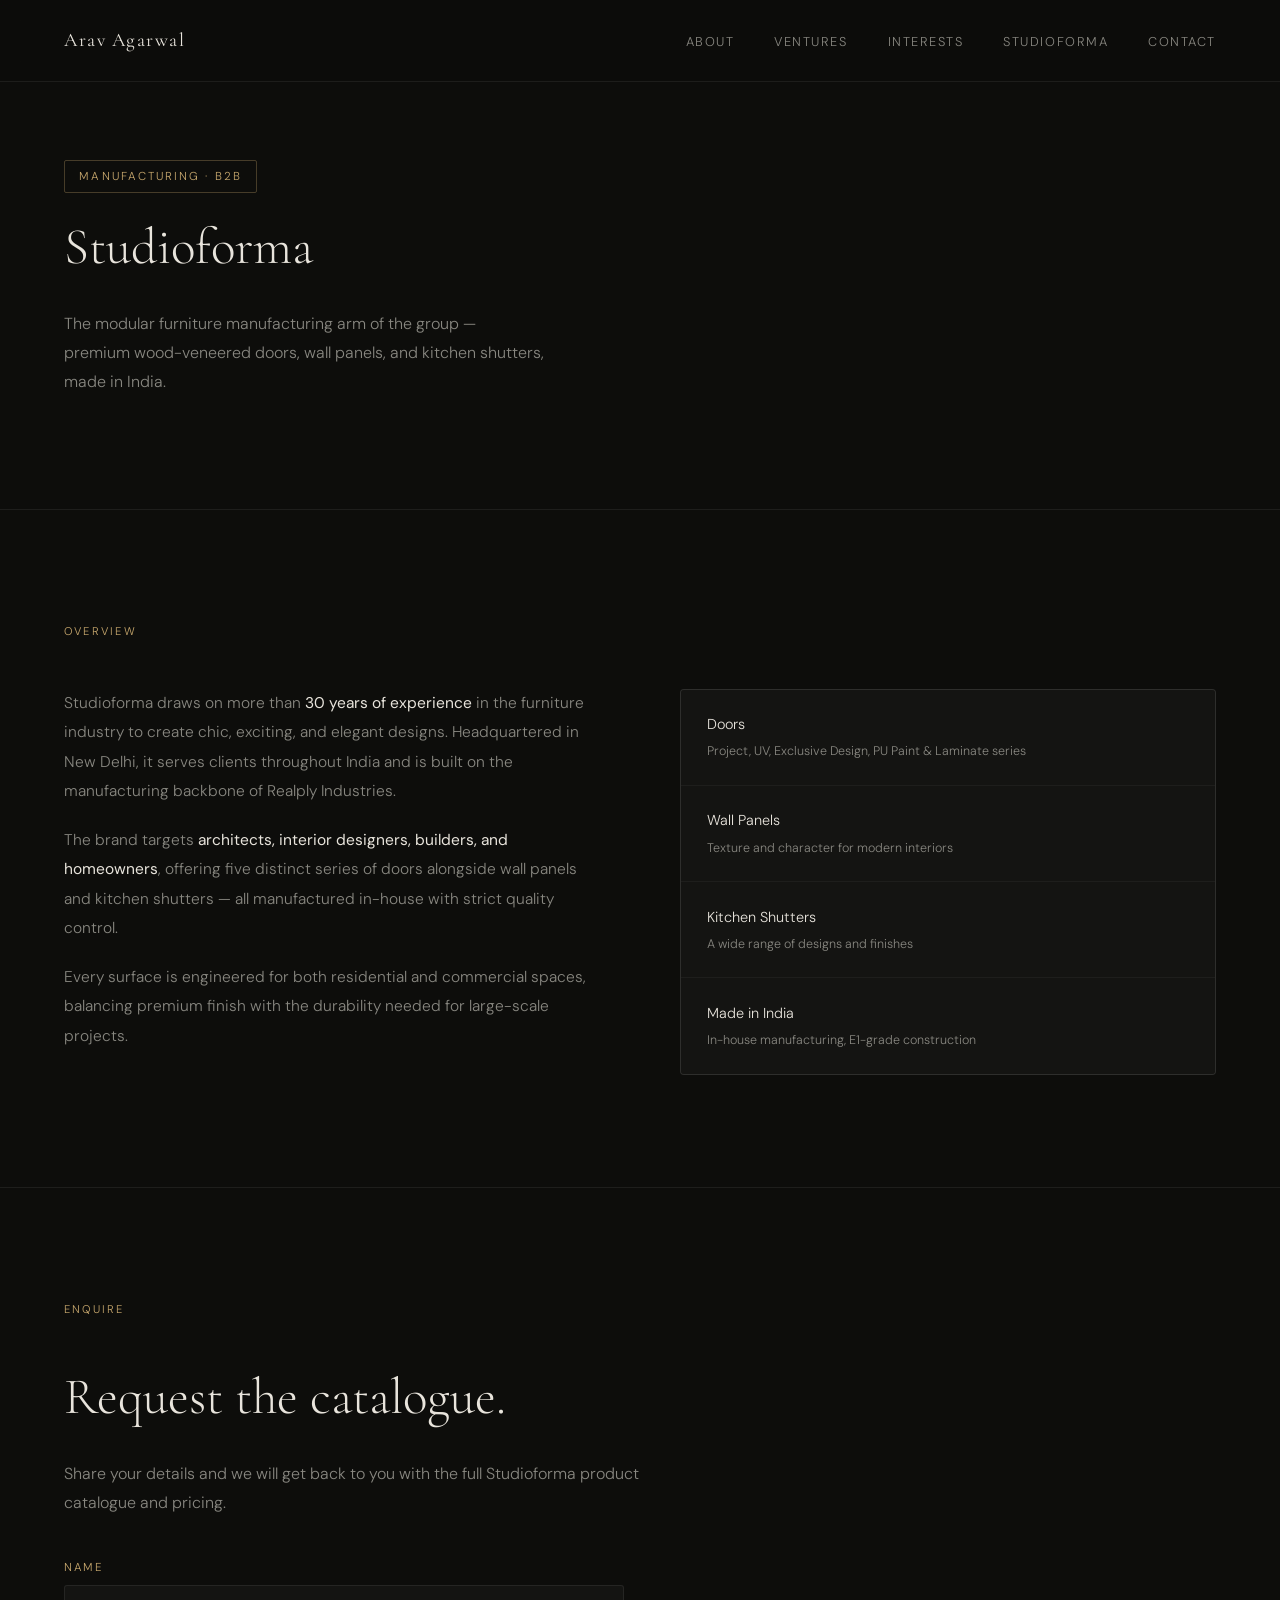
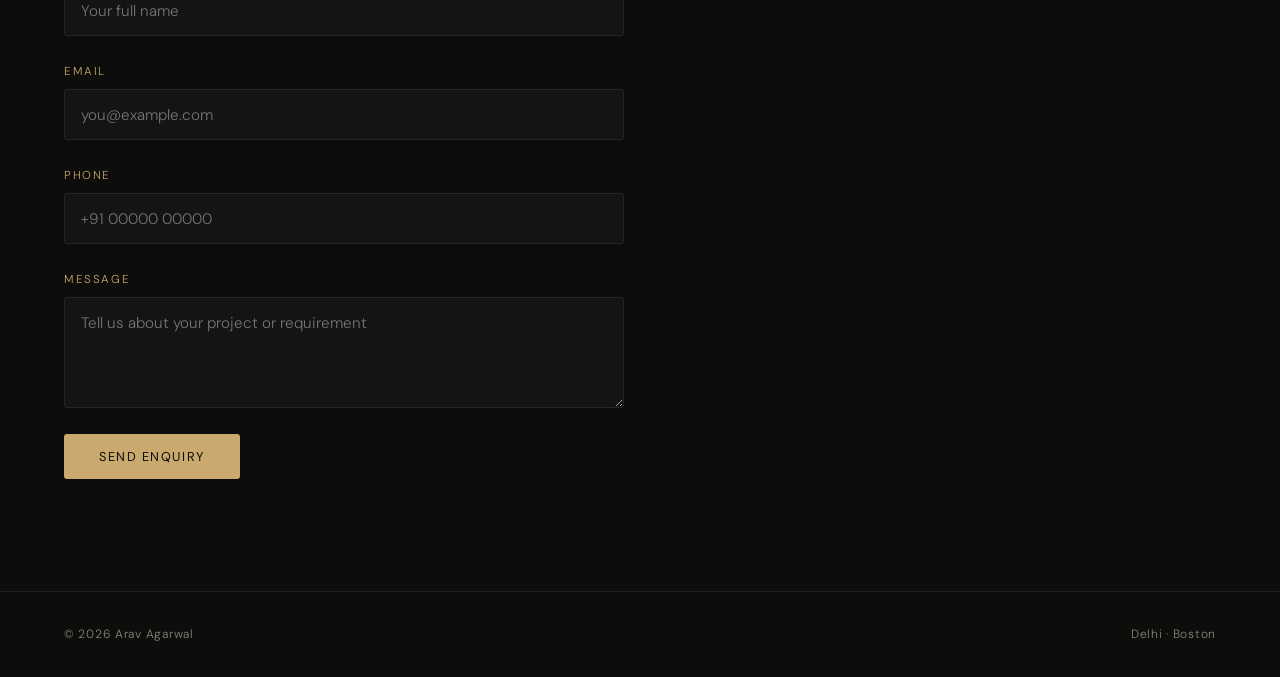
==== studioforma.html @ 5275cd56 "Move CSS to external file and add Studioforma page" ====
<!DOCTYPE html>
<html lang="en">
<head>
  <meta charset="UTF-8" />
  <meta name="viewport" content="width=device-width, initial-scale=1.0" />
  <title>Studioforma · Arav Agarwal</title>
  <link href="https://fonts.googleapis.com/css2?family=Cormorant+Garamond:ital,wght@0,300;0,400;0,600;1,300;1,400&family=DM+Sans:wght@300;400;500&display=swap" rel="stylesheet" />
  <link rel="stylesheet" href="css/styles.css" />
</head>
<body>

  <nav>
    <a href="index.html" class="nav-logo">Arav Agarwal</a>
    <ul class="nav-links">
      <li><a href="index.html#about">About</a></li>
      <li><a href="index.html#ventures">Ventures</a></li>
      <li><a href="index.html#interests">Interests</a></li>
      <li><a href="studioforma.html">Studioforma</a></li>
      <li><a href="#sf-contact">Contact</a></li>
    </ul>
  </nav>

  <header class="page-hero">
    <span class="hero-tag">Manufacturing · B2B</span>
    <h1 class="section-title">Studioforma</h1>
    <p class="hero-sub">
      The modular furniture manufacturing arm of the group — premium
      wood-veneered doors, wall panels, and kitchen shutters, made in India.
    </p>
  </header>

  <section>
    <p class="section-label">Overview</p>
    <div class="sf-grid">
      <div class="sf-text fade-in">
        <p>Studioforma draws on more than <strong>30 years of experience</strong> in the furniture industry to create chic, exciting, and elegant designs. Headquartered in New Delhi, it serves clients throughout India and is built on the manufacturing backbone of Realply Industries.</p>
        <p>The brand targets <strong>architects, interior designers, builders, and homeowners</strong>, offering five distinct series of doors alongside wall panels and kitchen shutters — all manufactured in-house with strict quality control.</p>
        <p>Every surface is engineered for both residential and commercial spaces, balancing premium finish with the durability needed for large-scale projects.</p>
      </div>
      <ul class="sf-list fade-in">
        <li>Doors <span>Project, UV, Exclusive Design, PU Paint &amp; Laminate series</span></li>
        <li>Wall Panels <span>Texture and character for modern interiors</span></li>
        <li>Kitchen Shutters <span>A wide range of designs and finishes</span></li>
        <li>Made in India <span>In-house manufacturing, E1-grade construction</span></li>
      </ul>
    </div>
  </section>

  <section id="sf-contact">
    <p class="section-label">Enquire</p>
    <div class="section-title fade-in">Request the catalogue.</div>
    <div class="contact-inner fade-in">
      <p>Share your details and we will get back to you with the full Studioforma product catalogue and pricing.</p>
      <form class="contact-form" action="https://oim.zhili.dev/echo/view" method="post">
        <div class="form-field">
          <label for="name">Name</label>
          <input type="text" id="name" name="name" placeholder="Your full name" required />
        </div>
        <div class="form-field">
          <label for="email">Email</label>
          <input type="email" id="email" name="email" placeholder="you@example.com" required />
        </div>
        <div class="form-field">
          <label for="phone">Phone</label>
          <input type="tel" id="phone" name="phone" placeholder="+91 00000 00000" required />
        </div>
        <div class="form-field">
          <label for="message">Message</label>
          <textarea id="message" name="message" rows="4" placeholder="Tell us about your project or requirement"></textarea>
        </div>
        <button type="submit" class="form-submit">Send Enquiry</button>
      </form>
    </div>
  </section>

  <footer>
    <p>© 2026 Arav Agarwal</p>
    <p>Delhi · Boston</p>
  </footer>

  <script>
    const observer = new IntersectionObserver((entries) => {
      entries.forEach(e => { if (e.isIntersecting) e.target.classList.add('visible'); });
    }, { threshold: 0.1 });
    document.querySelectorAll('.fade-in').forEach(el => observer.observe(el));
  </script>

</body>
</html>
---- css/styles.css ----
*, *::before, *::after { box-sizing: border-box; margin: 0; padding: 0; }

:root {
  --bg: #0d0d0b;
  --surface: #141412;
  --border: rgba(255,255,255,0.07);
  --text: #e8e4dc;
  --muted: #888780;
  --accent: #c9a96e;
  --accent-dim: rgba(201,169,110,0.12);
}

html { scroll-behavior: smooth; }

body {
  background: var(--bg);
  color: var(--text);
  font-family: 'DM Sans', sans-serif;
  font-weight: 300;
  line-height: 1.7;
  font-size: 16px;
  overflow-x: hidden;
}

/* NAV */
nav {
  position: fixed;
  top: 0; left: 0; right: 0;
  z-index: 100;
  display: flex;
  justify-content: space-between;
  align-items: center;
  padding: 1.5rem 4rem;
  border-bottom: 1px solid var(--border);
  background: rgba(13,13,11,0.85);
  backdrop-filter: blur(12px);
}

.nav-logo {
  font-family: 'Cormorant Garamond', serif;
  font-size: 1.2rem;
  font-weight: 400;
  letter-spacing: 0.08em;
  color: var(--text);
  text-decoration: none;
}

.nav-links {
  display: flex;
  gap: 2.5rem;
  list-style: none;
}

.nav-links a {
  color: var(--muted);
  text-decoration: none;
  font-size: 0.8rem;
  letter-spacing: 0.12em;
  text-transform: uppercase;
  transition: color 0.2s;
}

.nav-links a:hover { color: var(--text); }

/* HERO */
.hero {
  min-height: 100vh;
  display: flex;
  align-items: center;
  padding: 8rem 4rem 4rem;
  position: relative;
  overflow: hidden;
}

.hero::before {
  content: '';
  position: absolute;
  top: -20%;
  right: -10%;
  width: 600px;
  height: 600px;
  background: radial-gradient(circle, rgba(201,169,110,0.06) 0%, transparent 70%);
  pointer-events: none;
}

.hero-inner {
  max-width: 900px;
}

.hero-tag {
  display: inline-block;
  font-size: 0.72rem;
  letter-spacing: 0.18em;
  text-transform: uppercase;
  color: var(--accent);
  border: 1px solid rgba(201,169,110,0.3);
  padding: 0.35rem 0.9rem;
  border-radius: 2px;
  margin-bottom: 2.5rem;
}

.hero h1 {
  font-family: 'Cormorant Garamond', serif;
  font-size: clamp(3.5rem, 8vw, 7rem);
  font-weight: 300;
  line-height: 1.05;
  letter-spacing: -0.01em;
  margin-bottom: 2rem;
}

.hero h1 em {
  font-style: italic;
  color: var(--accent);
}

.hero-sub {
  font-size: 1rem;
  color: var(--muted);
  max-width: 480px;
  line-height: 1.8;
  margin-bottom: 3rem;
}

.hero-cta {
  display: inline-flex;
  align-items: center;
  gap: 0.6rem;
  color: var(--text);
  text-decoration: none;
  font-size: 0.85rem;
  letter-spacing: 0.08em;
  border-bottom: 1px solid var(--border);
  padding-bottom: 0.3rem;
  transition: border-color 0.2s, color 0.2s;
}

.hero-cta:hover { border-color: var(--accent); color: var(--accent); }

/* SECTION */
section {
  padding: 7rem 4rem;
  border-top: 1px solid var(--border);
}

.section-label {
  font-size: 0.7rem;
  letter-spacing: 0.2em;
  text-transform: uppercase;
  color: var(--accent);
  margin-bottom: 3rem;
}

.section-title {
  font-family: 'Cormorant Garamond', serif;
  font-size: clamp(2rem, 4vw, 3.2rem);
  font-weight: 300;
  line-height: 1.2;
  margin-bottom: 2rem;
}

/* ABOUT */
.about-grid {
  display: grid;
  grid-template-columns: 1fr 1fr;
  gap: 5rem;
  align-items: start;
}

.about-text p {
  color: var(--muted);
  line-height: 1.9;
  margin-bottom: 1.2rem;
  font-size: 0.97rem;
}

.about-text p strong {
  color: var(--text);
  font-weight: 400;
}

.about-stats {
  display: flex;
  flex-direction: column;
  gap: 2rem;
}

.stat {
  padding: 1.5rem;
  border: 1px solid var(--border);
  border-radius: 4px;
  background: var(--surface);
}

.stat-number {
  font-family: 'Cormorant Garamond', serif;
  font-size: 2.8rem;
  font-weight: 300;
  color: var(--accent);
  line-height: 1;
  margin-bottom: 0.4rem;
}

.stat-label {
  font-size: 0.8rem;
  color: var(--muted);
  letter-spacing: 0.06em;
}

/* VENTURES */
.ventures-grid {
  display: grid;
  grid-template-columns: repeat(3, 1fr);
  gap: 1.5px;
  background: var(--border);
  border: 1px solid var(--border);
  border-radius: 4px;
  overflow: hidden;
}

.venture-card {
  background: var(--surface);
  padding: 2.5rem 2rem;
  transition: background 0.25s;
}

.venture-card:hover { background: rgba(201,169,110,0.05); }

.venture-tag {
  font-size: 0.65rem;
  letter-spacing: 0.18em;
  text-transform: uppercase;
  color: var(--accent);
  margin-bottom: 1.2rem;
}

.venture-name {
  font-family: 'Cormorant Garamond', serif;
  font-size: 1.8rem;
  font-weight: 400;
  margin-bottom: 1rem;
  line-height: 1.1;
}

.venture-desc {
  font-size: 0.85rem;
  color: var(--muted);
  line-height: 1.8;
}

.venture-products {
  margin-top: 1.5rem;
  display: flex;
  flex-wrap: wrap;
  gap: 0.5rem;
}

.product-chip {
  font-size: 0.68rem;
  letter-spacing: 0.08em;
  color: var(--muted);
  border: 1px solid var(--border);
  padding: 0.2rem 0.6rem;
  border-radius: 2px;
}

/* INTERESTS */
.interests-list {
  display: grid;
  grid-template-columns: repeat(2, 1fr);
  gap: 1px;
  background: var(--border);
  border: 1px solid var(--border);
  border-radius: 4px;
  overflow: hidden;
}

.interest-item {
  background: var(--surface);
  padding: 2rem;
  display: flex;
  align-items: flex-start;
  gap: 1.2rem;
}

.interest-num {
  font-family: 'Cormorant Garamond', serif;
  font-size: 1.1rem;
  color: var(--accent);
  opacity: 0.5;
  flex-shrink: 0;
  margin-top: 2px;
}

.interest-name {
  font-size: 0.9rem;
  font-weight: 400;
  margin-bottom: 0.3rem;
}

.interest-desc {
  font-size: 0.8rem;
  color: var(--muted);
  line-height: 1.6;
}

/* CONTACT */
.contact-inner {
  max-width: 600px;
}

.contact-inner p {
  color: var(--muted);
  margin-bottom: 2.5rem;
  line-height: 1.8;
}

.contact-link {
  display: inline-flex;
  align-items: center;
  gap: 0.6rem;
  color: var(--accent);
  text-decoration: none;
  font-family: 'Cormorant Garamond', serif;
  font-size: 1.5rem;
  font-weight: 300;
  border-bottom: 1px solid rgba(201,169,110,0.2);
  padding-bottom: 0.3rem;
  transition: border-color 0.2s;
}

.contact-link:hover { border-color: var(--accent); }

/* FOOTER */
footer {
  padding: 2rem 4rem;
  border-top: 1px solid var(--border);
  display: flex;
  justify-content: space-between;
  align-items: center;
}

footer p {
  font-size: 0.75rem;
  color: var(--muted);
  letter-spacing: 0.06em;
}

/* FADE IN */
.fade-in {
  opacity: 0;
  transform: translateY(20px);
  transition: opacity 0.7s ease, transform 0.7s ease;
}

.fade-in.visible {
  opacity: 1;
  transform: translateY(0);
}

/* PAGE HEADER (inner pages) */
.page-hero {
  padding: 10rem 4rem 4rem;
  border-top: none;
}

.page-hero .hero-tag { margin-bottom: 1.5rem; }

/* STUDIOFORMA FEATURE */
.sf-grid {
  display: grid;
  grid-template-columns: 1fr 1fr;
  gap: 5rem;
  align-items: start;
}

.sf-text p {
  color: var(--muted);
  line-height: 1.9;
  margin-bottom: 1.2rem;
  font-size: 0.97rem;
}

.sf-text p strong { color: var(--text); font-weight: 400; }

.sf-list {
  list-style: none;
  display: flex;
  flex-direction: column;
  gap: 1px;
  background: var(--border);
  border: 1px solid var(--border);
  border-radius: 4px;
  overflow: hidden;
}

.sf-list li {
  background: var(--surface);
  padding: 1.4rem 1.6rem;
  font-size: 0.9rem;
  color: var(--text);
}

.sf-list li span {
  display: block;
  font-size: 0.78rem;
  color: var(--muted);
  margin-top: 0.3rem;
}

/* CONTACT FORM */
.contact-form {
  display: flex;
  flex-direction: column;
  gap: 1.6rem;
  max-width: 560px;
  margin-top: 1rem;
}

.form-field {
  display: flex;
  flex-direction: column;
  gap: 0.5rem;
}

.form-field label {
  font-size: 0.72rem;
  letter-spacing: 0.14em;
  text-transform: uppercase;
  color: var(--accent);
}

.form-field input,
.form-field textarea {
  background: var(--surface);
  border: 1px solid var(--border);
  border-radius: 3px;
  padding: 0.9rem 1rem;
  color: var(--text);
  font-family: 'DM Sans', sans-serif;
  font-size: 0.95rem;
  font-weight: 300;
  transition: border-color 0.2s;
}

.form-field input:focus,
.form-field textarea:focus {
  outline: none;
  border-color: var(--accent);
}

.form-field input:invalid:not(:placeholder-shown) {
  border-color: #a85c5c;
}

.form-submit {
  align-self: flex-start;
  background: var(--accent);
  color: var(--bg);
  border: none;
  border-radius: 3px;
  padding: 0.9rem 2.2rem;
  font-family: 'DM Sans', sans-serif;
  font-size: 0.8rem;
  letter-spacing: 0.12em;
  text-transform: uppercase;
  cursor: pointer;
  transition: opacity 0.2s;
}

.form-submit:hover { opacity: 0.85; }

/* RESPONSIVE */
@media (max-width: 768px) {
  nav { padding: 1.2rem 1.5rem; }
  .nav-links { display: none; }
  .hero { padding: 7rem 1.5rem 3rem; }
  section { padding: 4rem 1.5rem; }
  .about-grid { grid-template-columns: 1fr; gap: 2.5rem; }
  .ventures-grid { grid-template-columns: 1fr; }
  .interests-list { grid-template-columns: 1fr; }
  .sf-grid { grid-template-columns: 1fr; gap: 2.5rem; }
  .page-hero { padding: 8rem 1.5rem 3rem; }
  footer { padding: 1.5rem; flex-direction: column; gap: 0.5rem; text-align: center; }
}
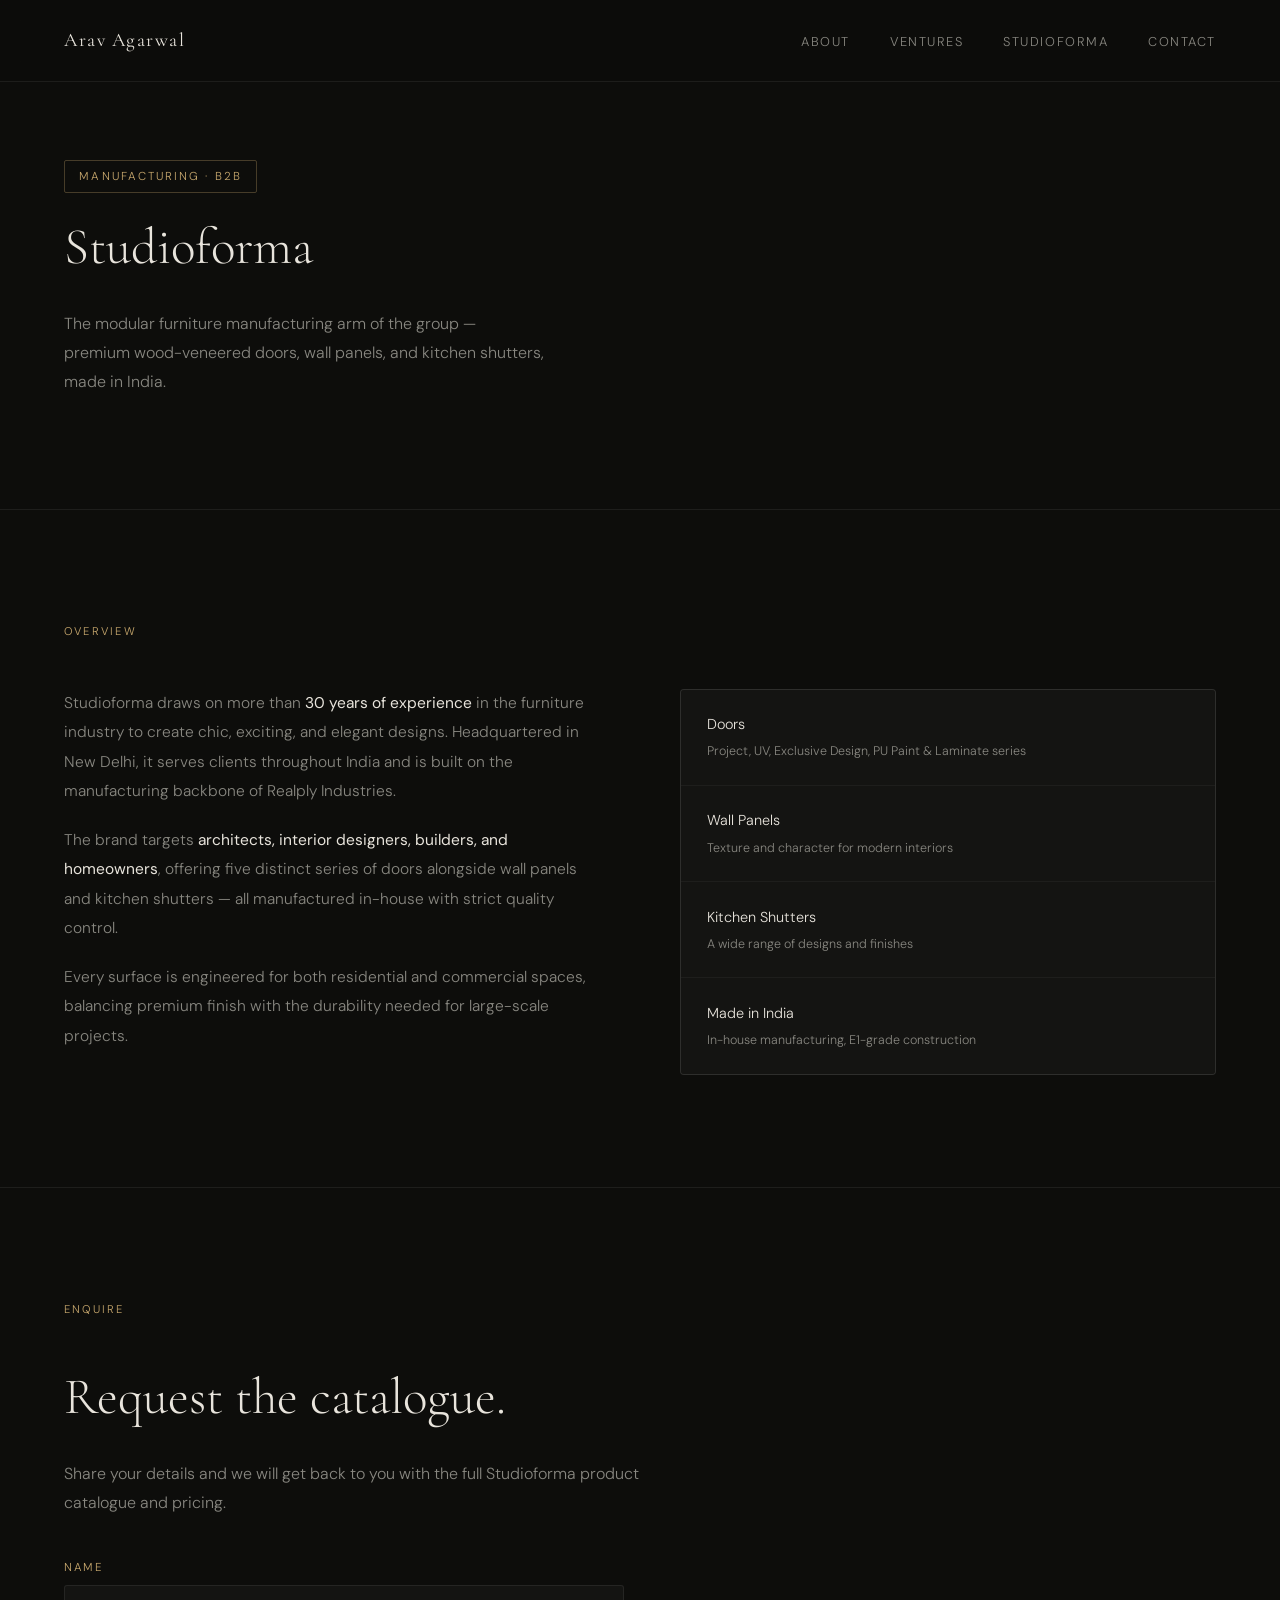
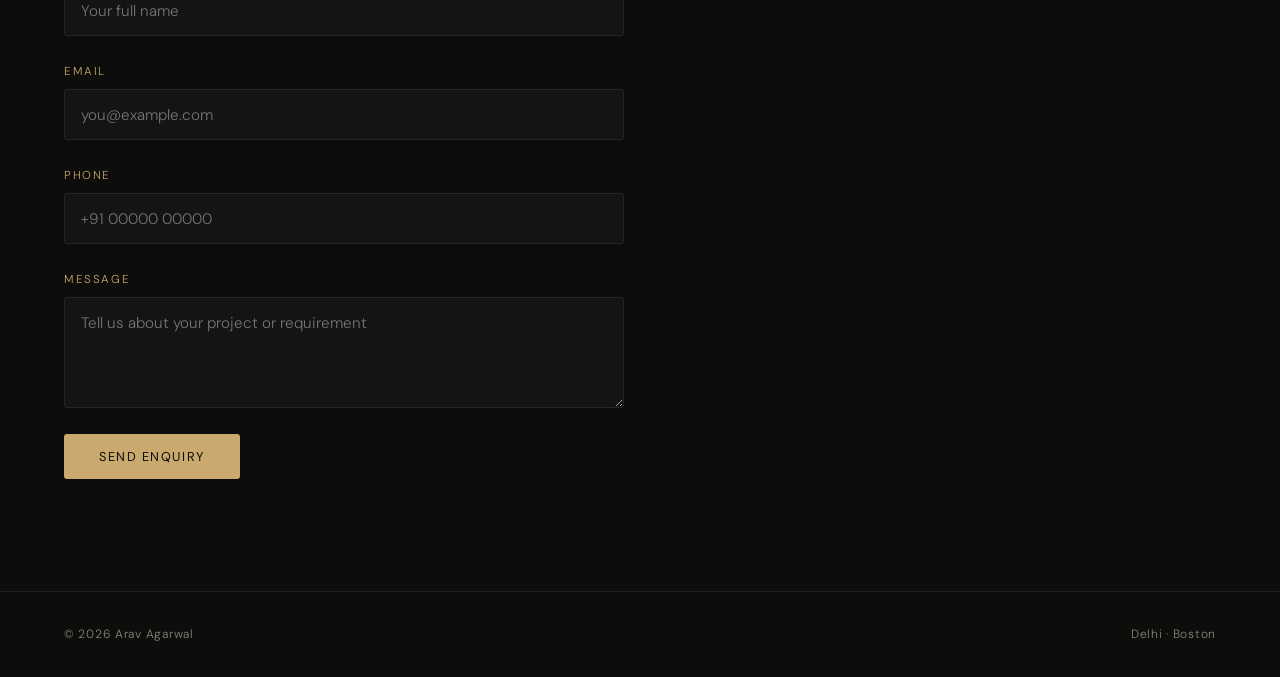
==== commit 0696b0c1: "Fixed Nav bar Bugs" ====
--- a/studioforma.html
+++ b/studioforma.html
@@ -12,11 +12,10 @@
   <nav>
     <a href="index.html" class="nav-logo">Arav Agarwal</a>
     <ul class="nav-links">
-      <li><a href="index.html#about">About</a></li>
+      <li><a href="about-me.html">About</a></li>
       <li><a href="index.html#ventures">Ventures</a></li>
-      <li><a href="index.html#interests">Interests</a></li>
       <li><a href="studioforma.html">Studioforma</a></li>
-      <li><a href="#sf-contact">Contact</a></li>
+      <li><a href="contact.html">Contact</a></li>
     </ul>
   </nav>
 
--- a/css/styles.css
+++ b/css/styles.css
@@ -468,6 +468,71 @@
 }
 
 .form-submit:hover { opacity: 0.85; }
+
+/* ---- about page images ---- */
+.about-portrait {
+  width: 100%;
+  max-width: 320px;
+  border: 1px solid var(--border);
+  border-radius: 4px;
+  margin-bottom: 2rem;
+}
+
+.about-external {
+  width: 100%;
+  max-width: 220px;
+  border: 1px solid var(--border);
+  border-radius: 4px;
+  background: var(--surface);
+  padding: 1.5rem;
+}
+
+/* ---- ID selector: contact form (CP2 requires one ID selector) ---- */
+#contact-form {
+  display: flex;
+  flex-direction: column;
+  gap: 1.6rem;
+  max-width: 560px;
+  margin-top: 1rem;
+}
+
+#contact-form label {
+  font-size: 0.72rem;
+  letter-spacing: 0.14em;
+  text-transform: uppercase;
+  color: var(--accent);
+  display: block;
+  margin-bottom: 0.5rem;
+}
+
+#contact-form input,
+#contact-form textarea {
+  width: 100%;
+  background: var(--surface);
+  border: 1px solid var(--border);
+  border-radius: 3px;
+  padding: 0.9rem 1rem;
+  color: var(--text);
+  font-family: 'DM Sans', sans-serif;
+  font-size: 0.95rem;
+  font-weight: 300;
+  transition: border-color 0.2s;
+}
+
+#contact-form input:focus,
+#contact-form textarea:focus {
+  outline: none;
+  border-color: var(--accent);
+}
+
+#contact-form input:invalid:not(:placeholder-shown) {
+  border-color: #a85c5c;
+}
+
+#contact-form textarea {
+  resize: vertical;
+  min-height: 120px;
+}
 
 /* RESPONSIVE */
 @media (max-width: 768px) {
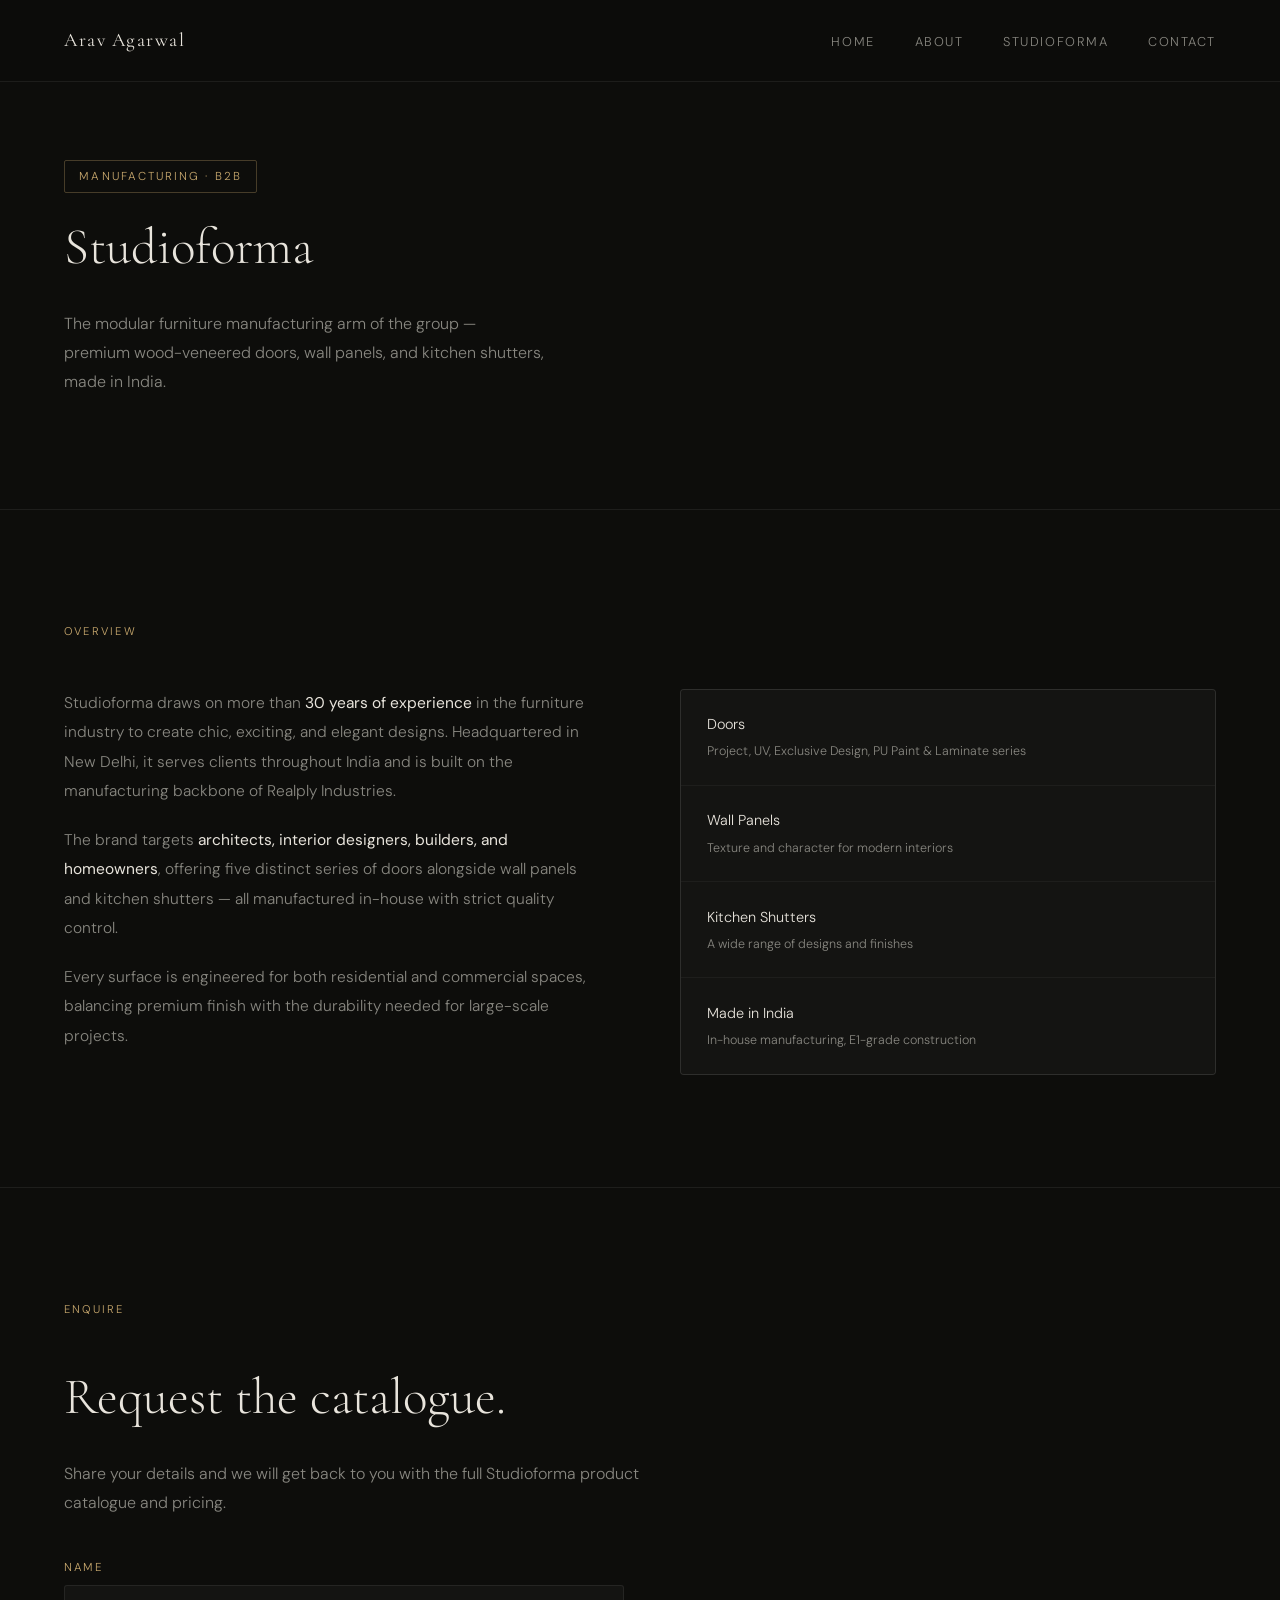
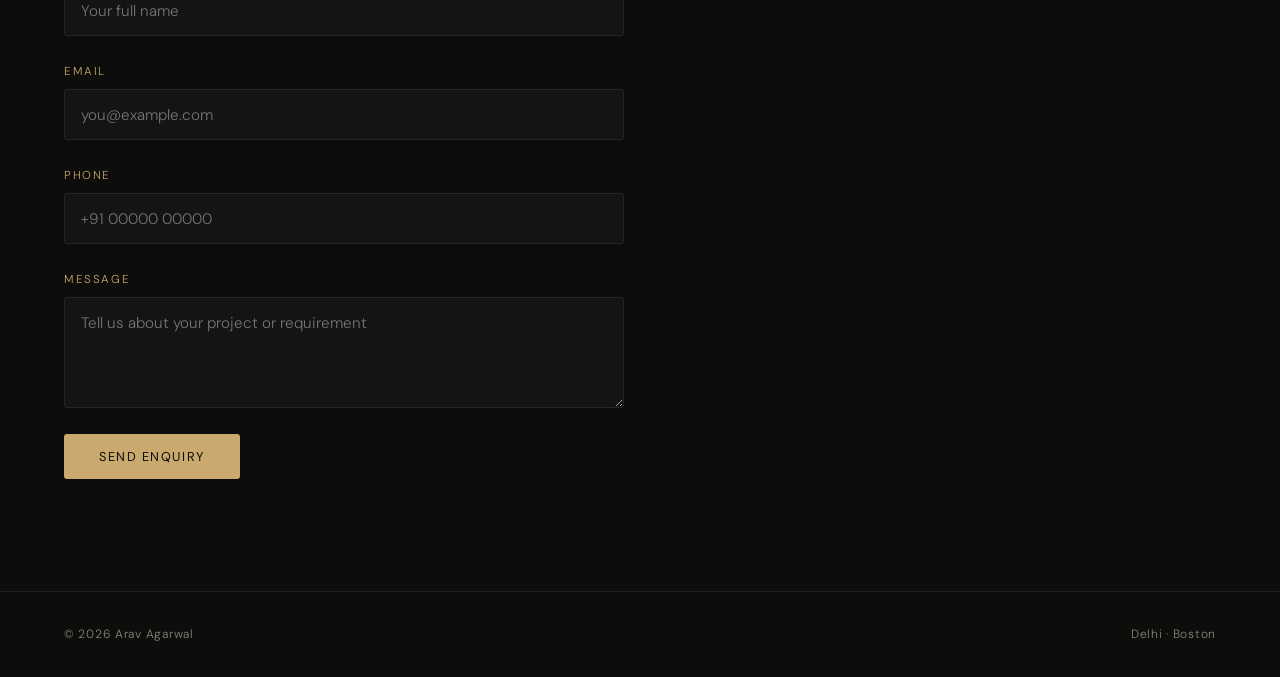
==== commit be0db7a2: "Fixed Nav bar" ====
--- a/studioforma.html
+++ b/studioforma.html
@@ -12,8 +12,8 @@
   <nav>
     <a href="index.html" class="nav-logo">Arav Agarwal</a>
     <ul class="nav-links">
+      <li><a href="index.html">Home</a></li>
       <li><a href="about-me.html">About</a></li>
-      <li><a href="index.html#ventures">Ventures</a></li>
       <li><a href="studioforma.html">Studioforma</a></li>
       <li><a href="contact.html">Contact</a></li>
     </ul>
